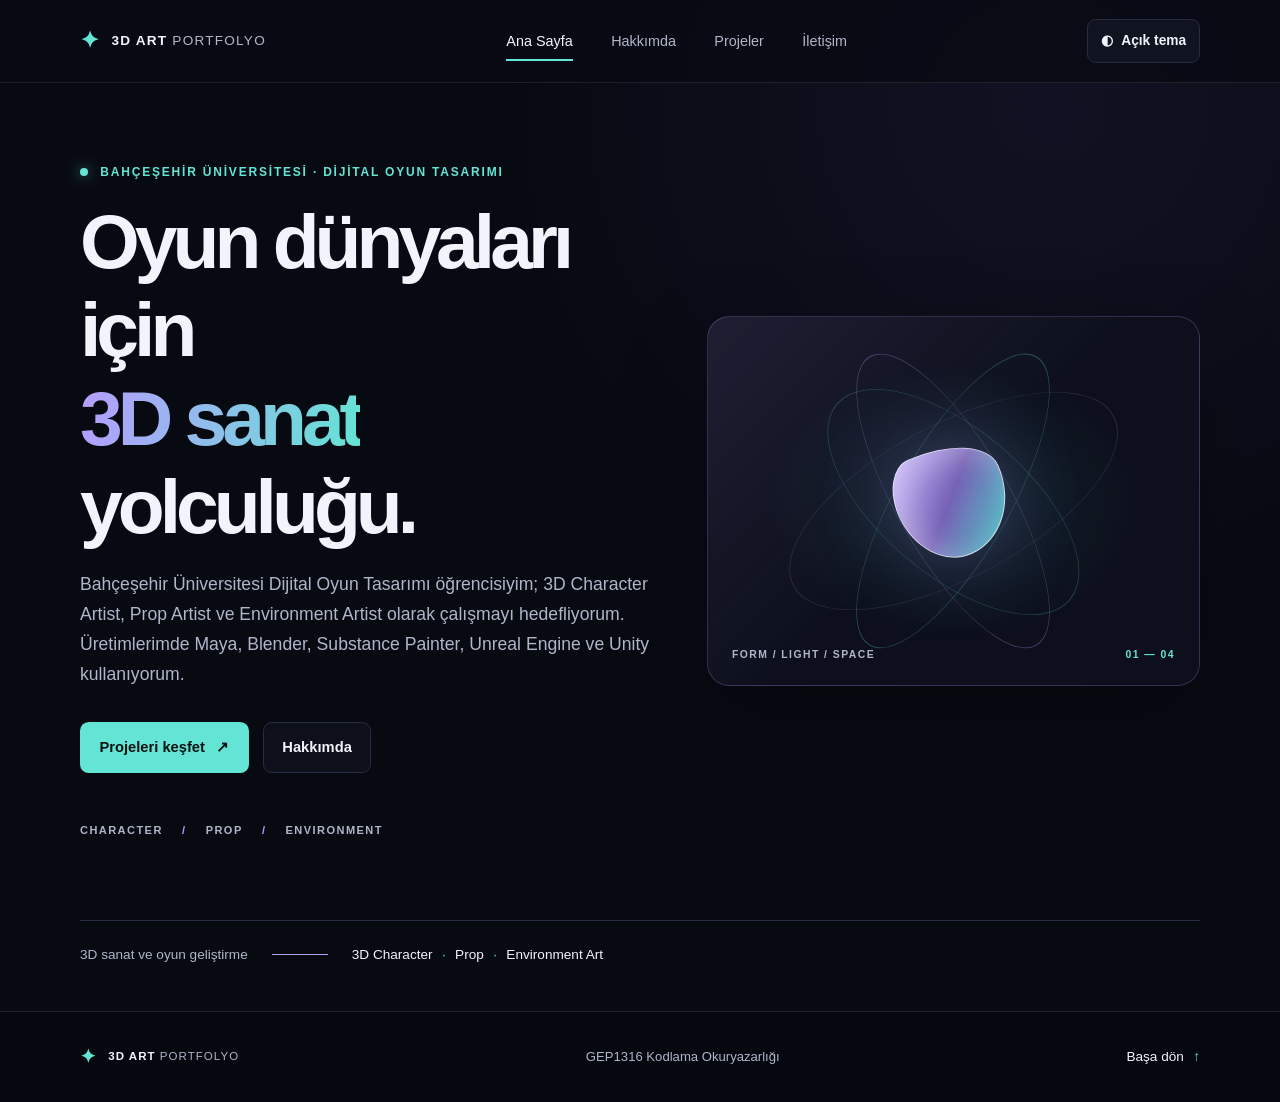
==== index.html @ 7c6eb8a8 "Ilk portfolyo yuklemesi" ====
<!DOCTYPE html>
<html lang="tr">
<head>
  <meta charset="UTF-8">
  <meta name="viewport" content="width=device-width, initial-scale=1.0">
  <meta name="theme-color" content="#080a12">
  <title>Ana Sayfa | 3D Art Portfolyo</title>
  <link rel="stylesheet" href="style.css">
  <script src="script.js" defer></script>
</head>
<body>
  <a class="skip-link" href="#icerik">İçeriğe geç</a>
  <header class="site-header">
    <nav class="site-nav container" aria-label="Ana gezinme">
      <a class="brand" href="index.html" aria-label="Portfolyo ana sayfa">
        <span class="brand-mark" aria-hidden="true">✦</span>
        <span>3D ART <span class="brand-light">PORTFOLYO</span></span>
      </a>
      <div class="header-controls">
        <button class="menu-toggle" type="button" aria-expanded="false" aria-controls="primary-links">
          <span aria-hidden="true">☰</span> Menü
        </button>
        <button class="theme-toggle" type="button" data-theme-toggle aria-label="Açık temaya geç">
          <span aria-hidden="true">◐</span> <span class="theme-toggle-label">Açık tema</span>
        </button>
      </div>
      <div class="nav-links" id="primary-links">
        <a href="index.html" aria-current="page">Ana Sayfa</a>
        <a href="hakkimda.html">Hakkımda</a>
        <a href="projeler.html">Projeler</a>
        <a href="iletisim.html">İletişim</a>
      </div>
    </nav>
  </header>

  <main id="icerik" class="container">
    <section class="hero">
      <div class="hero-copy">
        <p class="eyebrow"><span class="status-dot" aria-hidden="true"></span> BAHÇEŞEHİR ÜNİVERSİTESİ · DİJİTAL OYUN TASARIMI</p>
        <h1>Oyun dünyaları için<br><span class="text-gradient">3D sanat</span> yolculuğu.</h1>
        <p class="hero-lead">Bahçeşehir Üniversitesi Dijital Oyun Tasarımı öğrencisiyim; 3D Character Artist, Prop Artist ve Environment Artist olarak çalışmayı hedefliyorum. Üretimlerimde Maya, Blender, Substance Painter, Unreal Engine ve Unity kullanıyorum.</p>
        <div class="hero-actions">
          <a class="button button-primary" href="projeler.html">Projeleri keşfet <span aria-hidden="true">↗</span></a>
          <a class="button button-quiet" href="hakkimda.html">Hakkımda</a>
        </div>
        <div class="hero-focus" aria-label="Portfolyo odak alanları">
          <span>CHARACTER</span><span>PROP</span><span>ENVIRONMENT</span>
        </div>
      </div>
      <div class="hero-art" aria-hidden="true">
        <div class="art-orbit orbit-one"></div>
        <div class="art-orbit orbit-two"></div>
        <div class="art-core"></div>
        <span class="art-label">FORM / LIGHT / SPACE</span>
        <span class="art-index">01 — 04</span>
      </div>
    </section>

    <section class="intro-strip" aria-label="Portfolyo özeti">
      <p>3D sanat ve oyun geliştirme</p>
      <span class="strip-line" aria-hidden="true"></span>
      <p>3D Character <span>·</span> Prop <span>·</span> Environment Art</p>
    </section>
  </main>

  <footer class="site-footer">
    <div class="container footer-inner">
      <a class="brand footer-brand" href="index.html"><span class="brand-mark" aria-hidden="true">✦</span><span>3D ART <span class="brand-light">PORTFOLYO</span></span></a>
      <p>GEP1316 Kodlama Okuryazarlığı</p>
      <a class="footer-top" href="#icerik">Başa dön <span aria-hidden="true">↑</span></a>
    </div>
  </footer>
</body>
</html>
---- style.css ----
:root {
  color-scheme: dark;
  --color-bg: #080a12;
  --color-surface: #101320;
  --color-surface-raised: #15192a;
  --color-border: #272c41;
  --color-text: #f2f3fb;
  --color-muted: #b0b5c9;
  --color-purple: #b69cff;
  --color-turquoise: #63e4d4;
  --font-body: "Segoe UI", Arial, sans-serif;
  --font-display: "Segoe UI", Arial, sans-serif;
  --content-width: 1120px;
}

* {
  box-sizing: border-box;
}

html {
  scroll-behavior: smooth;
}

body {
  min-width: 320px;
  min-height: 100vh;
  margin: 0;
  display: flex;
  flex-direction: column;
  background:
    radial-gradient(ellipse at 82% 10%, rgba(87, 67, 151, 0.13), transparent 34rem),
    var(--color-bg);
  color: var(--color-text);
  font-family: var(--font-body);
  font-size: 1rem;
  line-height: 1.7;
  -webkit-font-smoothing: antialiased;
}

a {
  color: inherit;
  text-decoration: none;
}

button,
input,
textarea {
  font: inherit;
}

button,
a,
input,
textarea {
  -webkit-tap-highlight-color: transparent;
}

a:focus-visible,
button:focus-visible,
input:focus-visible,
textarea:focus-visible {
  outline: 3px solid var(--color-turquoise);
  outline-offset: 4px;
}

.container {
  width: min(var(--content-width), calc(100% - 3rem));
  margin-inline: auto;
}

.skip-link {
  position: absolute;
  z-index: 10;
  top: 0.75rem;
  left: 0.75rem;
  padding: 0.65rem 1rem;
  transform: translateY(-160%);
  border-radius: 0.5rem;
  background: var(--color-turquoise);
  color: #06100f;
  font-weight: 700;
}

.skip-link:focus {
  transform: translateY(0);
}

.site-header {
  position: relative;
  z-index: 1;
  border-bottom: 1px solid rgba(176, 181, 201, 0.12);
  background: rgba(8, 10, 18, 0.78);
}

.site-nav {
  min-height: 82px;
  display: flex;
  align-items: center;
  justify-content: space-between;
  gap: 2rem;
}

.brand {
  display: inline-flex;
  align-items: center;
  gap: 0.7rem;
  flex-shrink: 0;
  font-family: var(--font-display);
  font-size: 0.85rem;
  font-weight: 700;
  letter-spacing: 0.09em;
}

.brand-mark {
  color: var(--color-turquoise);
  font-size: 1.45rem;
}

.brand-light {
  color: var(--color-muted);
  font-weight: 500;
}

.header-controls {
  display: flex;
  align-items: center;
  gap: 0.55rem;
  order: 3;
}

.menu-toggle,
.theme-toggle,
.filter-button {
  min-height: 44px;
  display: inline-flex;
  align-items: center;
  justify-content: center;
  gap: 0.5rem;
  padding: 0.55rem 0.8rem;
  border: 1px solid var(--color-border);
  border-radius: 0.55rem;
  background: var(--color-surface);
  color: var(--color-text);
  cursor: pointer;
  font-size: 0.86rem;
  font-weight: 700;
  transition: color 160ms ease, background 160ms ease, border-color 160ms ease;
}

.menu-toggle:hover,
.theme-toggle:hover,
.filter-button:hover {
  border-color: var(--color-purple);
}

.menu-toggle {
  display: none;
}

.nav-links {
  display: flex;
  align-items: center;
  gap: clamp(1rem, 3vw, 2.4rem);
  order: 2;
}

.nav-links a {
  padding: 0.5rem 0;
  color: var(--color-muted);
  font-size: 0.9rem;
  transition: color 160ms ease;
}

.nav-links a:hover,
.nav-links a[aria-current="page"] {
  color: var(--color-text);
}

.nav-links a[aria-current="page"] {
  box-shadow: inset 0 -2px var(--color-turquoise);
}

main {
  flex: 1;
}

.hero {
  min-height: 590px;
  display: grid;
  grid-template-columns: 1.08fr 0.92fr;
  align-items: center;
  gap: 3rem;
  padding-block: 5rem;
}

.hero-copy {
  position: relative;
  z-index: 1;
}

.eyebrow {
  margin: 0 0 1rem;
  color: var(--color-turquoise);
  font-size: 0.75rem;
  font-weight: 700;
  letter-spacing: 0.15em;
  line-height: 1.5;
}

.status-dot {
  display: inline-block;
  width: 0.5rem;
  height: 0.5rem;
  margin-right: 0.45rem;
  border-radius: 50%;
  background: var(--color-turquoise);
  box-shadow: 0 0 14px rgba(99, 228, 212, 0.65);
}

h1,
h2,
h3,
p {
  margin-top: 0;
}

h1,
h2,
h3 {
  font-family: var(--font-display);
  line-height: 1.15;
}

.hero h1 {
  margin-bottom: 1.25rem;
  font-size: clamp(2.7rem, 6vw, 5rem);
  letter-spacing: -0.065em;
}

.text-gradient {
  background: linear-gradient(100deg, var(--color-purple), var(--color-turquoise));
  background-clip: text;
  color: transparent;
}

.hero-lead,
.page-lead {
  max-width: 570px;
  color: var(--color-muted);
  font-size: 1.1rem;
}

.hero-actions {
  display: flex;
  flex-wrap: wrap;
  align-items: center;
  gap: 0.9rem;
  margin-top: 2rem;
}

.button {
  min-height: 48px;
  display: inline-flex;
  align-items: center;
  justify-content: center;
  gap: 0.7rem;
  padding: 0.75rem 1.15rem;
  border: 1px solid transparent;
  border-radius: 0.55rem;
  cursor: pointer;
  font-size: 0.92rem;
  font-weight: 700;
  transition: transform 160ms ease, border-color 160ms ease, background 160ms ease;
}

.button:hover {
  transform: translateY(-2px);
}

.button-primary {
  background: var(--color-turquoise);
  color: #071311;
}

.button-primary:hover {
  background: #8af0e4;
}

.button-quiet {
  border-color: var(--color-border);
  background: rgba(16, 19, 32, 0.65);
  color: var(--color-text);
}

.button-quiet:hover {
  border-color: var(--color-purple);
}

.hero-focus {
  display: flex;
  flex-wrap: wrap;
  gap: 1.2rem;
  margin-top: 3rem;
  color: var(--color-muted);
  font-size: 0.69rem;
  font-weight: 700;
  letter-spacing: 0.13em;
}

.hero-focus span + span::before {
  content: "/";
  margin-right: 1.2rem;
  color: var(--color-purple);
}

.hero-art {
  position: relative;
  min-height: 370px;
  overflow: hidden;
  border: 1px solid rgba(182, 156, 255, 0.22);
  border-radius: 1.4rem;
  background:
    linear-gradient(135deg, rgba(182, 156, 255, 0.1), transparent 50%),
    radial-gradient(ellipse at 50% 50%, rgba(67, 211, 199, 0.12), transparent 53%),
    #0d101c;
  box-shadow: 0 30px 90px rgba(0, 0, 0, 0.24);
}

.hero-art::before,
.hero-art::after {
  position: absolute;
  content: "";
}

.hero-art::before {
  inset: 12% 13%;
  border: 1px solid rgba(182, 156, 255, 0.16);
  border-radius: 50%;
  transform: rotate(-28deg) scaleY(0.55);
}

.hero-art::after {
  inset: 18% 19%;
  border: 1px solid rgba(99, 228, 212, 0.2);
  border-radius: 50%;
  transform: rotate(40deg) scaleY(0.62);
}

.art-orbit {
  position: absolute;
  top: 50%;
  left: 50%;
  width: 68%;
  height: 68%;
  border: 1px solid rgba(182, 156, 255, 0.32);
  border-radius: 50%;
  transform: translate(-50%, -50%);
}

.orbit-one {
  transform: translate(-50%, -50%) rotate(60deg) scaleY(0.45);
}

.orbit-two {
  border-color: rgba(99, 228, 212, 0.3);
  transform: translate(-50%, -50%) rotate(-60deg) scaleY(0.45);
}

.art-core {
  position: absolute;
  top: 50%;
  left: 50%;
  width: 112px;
  aspect-ratio: 1;
  border: 1px solid rgba(255, 255, 255, 0.65);
  border-radius: 28% 72% 54% 46% / 43% 37% 63% 57%;
  background: linear-gradient(135deg, #c8b6ff 3%, #7662b6 48%, #48d7c7 100%);
  box-shadow: 0 0 80px rgba(133, 119, 213, 0.38), inset 10px 10px 30px rgba(255, 255, 255, 0.28);
  transform: translate(-50%, -50%) rotate(-24deg);
}

.art-label,
.art-index {
  position: absolute;
  bottom: 1.35rem;
  color: var(--color-muted);
  font-size: 0.65rem;
  font-weight: 700;
  letter-spacing: 0.14em;
}

.art-label {
  left: 1.5rem;
}

.art-index {
  right: 1.5rem;
  color: var(--color-turquoise);
}

.intro-strip {
  display: flex;
  align-items: center;
  gap: 1.5rem;
  padding: 1.4rem 0 2.8rem;
  border-top: 1px solid var(--color-border);
  color: var(--color-muted);
  font-size: 0.85rem;
}

.intro-strip p {
  margin: 0;
}

.intro-strip p:last-child {
  color: var(--color-text);
}

.intro-strip p span {
  padding-inline: 0.35rem;
  color: var(--color-turquoise);
}

.strip-line {
  width: 56px;
  height: 1px;
  background: var(--color-purple);
}

.page-main {
  padding-block: 5.5rem 6rem;
}

.page-heading {
  max-width: 760px;
  margin-bottom: 3.5rem;
}

.page-heading h1 {
  margin-bottom: 0.9rem;
  font-size: clamp(2.8rem, 6vw, 4.5rem);
  letter-spacing: -0.06em;
}

.heading-dot {
  color: var(--color-turquoise);
}

.page-lead {
  margin-bottom: 0;
}

.about-layout {
  display: grid;
  grid-template-columns: 0.9fr 1.1fr;
  align-items: center;
  gap: clamp(2rem, 7vw, 6rem);
}

.about-visual {
  position: relative;
  min-height: 370px;
  overflow: hidden;
  border: 1px solid var(--color-border);
  border-radius: 1rem;
  background:
    radial-gradient(ellipse at 50% 42%, rgba(111, 92, 176, 0.27), transparent 43%),
    var(--color-surface);
}

.visual-grid {
  position: absolute;
  inset: 0;
  opacity: 0.25;
  background-image: linear-gradient(rgba(182, 156, 255, 0.19) 1px, transparent 1px), linear-gradient(90deg, rgba(182, 156, 255, 0.19) 1px, transparent 1px);
  background-size: 34px 34px;
  mask-image: linear-gradient(transparent, black 30%, black 70%, transparent);
}

.visual-orb {
  position: absolute;
  top: 47%;
  left: 50%;
  width: 145px;
  aspect-ratio: 1;
  border: 1px solid rgba(255, 255, 255, 0.5);
  border-radius: 32% 68% 63% 37% / 38% 34% 66% 62%;
  background: linear-gradient(140deg, #b69cff, #6558a0 58%, #43c9bd);
  box-shadow: 0 0 65px rgba(125, 103, 207, 0.34);
  transform: translate(-50%, -50%) rotate(20deg);
}

.visual-caption {
  position: absolute;
  right: 1.2rem;
  bottom: 1.2rem;
  left: 1.2rem;
  color: var(--color-muted);
  font-size: 0.67rem;
  letter-spacing: 0.15em;
  text-align: center;
}

.about-copy h2,
.contact-note h2 {
  max-width: 560px;
  margin-bottom: 1.2rem;
  font-size: clamp(1.8rem, 3vw, 2.6rem);
  letter-spacing: -0.045em;
}

.about-copy > p:not(.eyebrow),
.contact-note > p {
  color: var(--color-muted);
}

.text-link {
  display: inline-flex;
  align-items: center;
  gap: 0.65rem;
  margin-top: 0.7rem;
  color: var(--color-turquoise);
  font-weight: 700;
}

.text-link:hover,
.footer-top:hover {
  color: var(--color-purple);
}

.focus-section {
  margin-top: 6rem;
}

.section-heading {
  margin-bottom: 1.6rem;
}

.section-heading h2 {
  margin-bottom: 0;
  font-size: 2rem;
}

.focus-grid,
.project-grid {
  display: grid;
  grid-template-columns: repeat(3, minmax(0, 1fr));
  gap: 1.2rem;
}

.focus-card {
  min-height: 190px;
  padding: 1.5rem;
  border: 1px solid var(--color-border);
  border-radius: 0.85rem;
  background: linear-gradient(145deg, rgba(21, 25, 42, 0.92), rgba(13, 16, 27, 0.92));
}

.card-number {
  display: block;
  margin-bottom: 1.2rem;
  color: var(--color-turquoise);
  font-family: var(--font-display);
  font-size: 0.8rem;
}

.focus-card h3 {
  margin-bottom: 0.5rem;
  font-size: 1.2rem;
}

.focus-card p,
.project-info > p:last-child {
  margin-bottom: 0;
  color: var(--color-muted);
  font-size: 0.9rem;
}

.project-grid {
  grid-template-columns: repeat(2, minmax(0, 1fr));
  row-gap: 2rem;
}

.project-controls {
  margin-bottom: 1.5rem;
}

.project-filters {
  display: flex;
  flex-wrap: wrap;
  gap: 0.6rem;
}

.filter-button[aria-pressed="true"] {
  border-color: var(--color-turquoise);
  background: var(--color-turquoise);
  color: #071311;
}

.project-card[hidden] {
  display: none;
}

.filter-status {
  margin: 0.7rem 0 0;
  color: var(--color-muted);
  font-size: 0.85rem;
}

.project-card {
  overflow: hidden;
  border: 1px solid var(--color-border);
  border-radius: 0.9rem;
  background: var(--color-surface);
  transition: transform 180ms ease, border-color 180ms ease;
}

.project-card:hover {
  transform: translateY(-4px);
  border-color: rgba(182, 156, 255, 0.65);
}

.project-art {
  position: relative;
  height: clamp(300px, 36vw, 460px);
  min-height: 230px;
  display: grid;
  place-items: center;
  overflow: hidden;
  background-color: #121628;
}

.project-art img {
  position: absolute;
  z-index: 1;
  inset: 0;
  width: 100%;
  height: 100%;
  object-fit: contain;
  object-position: center;
}

.project-art--with-image::before,
.project-art--with-image::after {
  display: none;
}

.project-art::before,
.project-art::after {
  position: absolute;
  content: "";
  border: 1px solid rgba(213, 207, 255, 0.24);
  border-radius: 50%;
}

.project-art::before {
  width: 190px;
  height: 190px;
  transform: rotate(35deg) scaleY(0.48);
}

.project-art::after {
  width: 130px;
  height: 130px;
  border-color: rgba(99, 228, 212, 0.35);
}

.project-art-one {
  background-image: radial-gradient(circle at 50% 48%, rgba(182, 156, 255, 0.32), transparent 43%), linear-gradient(135deg, #1d1830, #111626);
}

.project-art-two {
  background-image: radial-gradient(circle at 50% 48%, rgba(99, 228, 212, 0.23), transparent 43%), linear-gradient(135deg, #112321, #131626);
}

.project-art-three {
  background-image: radial-gradient(circle at 50% 48%, rgba(125, 111, 204, 0.32), transparent 43%), linear-gradient(135deg, #1c1c32, #101622);
}

.project-placeholder,
.project-count {
  position: absolute;
  z-index: 1;
  color: var(--color-muted);
  font-size: 0.63rem;
  font-weight: 700;
  letter-spacing: 0.14em;
}

.project-placeholder {
  padding: 0.45rem 0.65rem;
  border: 1px solid rgba(242, 243, 251, 0.25);
  border-radius: 2rem;
  background: rgba(8, 10, 18, 0.55);
}

.project-count {
  top: 1rem;
  right: 1rem;
  color: var(--color-turquoise);
}

.project-info {
  padding: 1.35rem;
}

.project-info .eyebrow {
  margin-bottom: 0.65rem;
}

.project-info h2 {
  margin-bottom: 0.5rem;
  font-size: 1.18rem;
}

.project-description,
.project-learning p {
  color: var(--color-muted);
  font-size: 0.9rem;
  line-height: 1.65;
}

.project-learning {
  margin-top: 1.25rem;
  padding-top: 1rem;
  border-top: 1px solid var(--color-border);
}

.project-learning h3 {
  margin-bottom: 0.45rem;
  color: var(--color-turquoise);
  font-size: 0.9rem;
}

.project-learning p {
  margin-bottom: 0;
}

.project-link,
.project-link-note {
  display: inline-flex;
  align-items: center;
  gap: 0.45rem;
  margin: 1.2rem 0 0;
  color: var(--color-turquoise);
  font-size: 0.88rem;
  font-weight: 700;
}

.project-link:hover {
  color: var(--color-purple);
}

.contact-layout {
  display: grid;
  grid-template-columns: 0.75fr 1.25fr;
  gap: clamp(2rem, 8vw, 7rem);
  padding: clamp(1.5rem, 4vw, 3rem);
  border: 1px solid var(--color-border);
  border-radius: 1rem;
  background: linear-gradient(135deg, rgba(21, 25, 42, 0.84), rgba(12, 15, 25, 0.92));
}

.contact-symbol {
  display: inline-grid;
  width: 3rem;
  height: 3rem;
  margin-bottom: 1.5rem;
  place-items: center;
  border: 1px solid rgba(99, 228, 212, 0.35);
  border-radius: 0.75rem;
  background: rgba(99, 228, 212, 0.08);
  color: var(--color-turquoise);
  font-size: 1.4rem;
}

.contact-form {
  display: grid;
  gap: 1.15rem;
}

.form-field {
  display: grid;
  gap: 0.45rem;
}

.form-field label {
  color: var(--color-text);
  font-size: 0.9rem;
  font-weight: 600;
}

.form-field input,
.form-field textarea {
  width: 100%;
  min-height: 48px;
  padding: 0.75rem 0.9rem;
  border: 1px solid #3a4058;
  border-radius: 0.55rem;
  background: #0b0e18;
  color: var(--color-text);
  font-size: 1rem;
}

.form-field textarea {
  min-height: 140px;
  resize: vertical;
}

.form-field input[aria-invalid="true"],
.form-field textarea[aria-invalid="true"] {
  border-color: #e05b75;
}

.form-field input::placeholder,
.form-field textarea::placeholder {
  color: #9198ae;
}

.form-error {
  margin: 0;
  color: #ff9aab;
  font-size: 0.82rem;
}

.form-status,
.form-privacy-note {
  margin: 0;
  color: var(--color-muted);
  font-size: 0.85rem;
}

.form-status {
  color: var(--color-turquoise);
  font-weight: 700;
}

.form-status:empty {
  display: none;
}

.contact-form .button {
  justify-self: start;
  margin-top: 0.3rem;
}

.site-footer {
  border-top: 1px solid rgba(176, 181, 201, 0.14);
  background: rgba(6, 8, 14, 0.72);
}

.footer-inner {
  min-height: 90px;
  display: flex;
  align-items: center;
  justify-content: space-between;
  gap: 1.5rem;
}

.footer-brand {
  font-size: 0.72rem;
}

.footer-brand .brand-mark {
  font-size: 1.2rem;
}

.footer-inner > p {
  margin: 0;
  color: var(--color-muted);
  font-size: 0.82rem;
}

.footer-top {
  color: var(--color-text);
  font-size: 0.85rem;
}

.footer-top span {
  margin-left: 0.35rem;
  color: var(--color-turquoise);
}

@media (max-width: 800px) {
  .container {
    width: min(100% - 2.5rem, var(--content-width));
  }

  .site-nav {
    min-height: 74px;
    flex-wrap: wrap;
  }

  .nav-links {
    width: 100%;
    justify-content: center;
    gap: 1.1rem;
    order: 3;
  }

  .header-controls {
    margin-left: auto;
    order: 2;
  }

  .nav-links a {
    font-size: 0.83rem;
  }

  .hero {
    min-height: 0;
    grid-template-columns: 1fr 0.8fr;
    gap: 1.5rem;
    padding-block: 4rem;
  }

  .hero-art {
    min-height: 300px;
  }

  .about-layout,
  .contact-layout {
    grid-template-columns: 1fr 1fr;
    gap: 2rem;
  }

  .about-visual {
    min-height: 320px;
  }

  .project-grid,
  .focus-grid {
    grid-template-columns: repeat(2, minmax(0, 1fr));
  }
}

@media (max-width: 600px) {
  .container {
    width: calc(100% - 2rem);
  }

  .site-nav {
    align-items: center;
    flex-direction: row;
    flex-wrap: wrap;
    gap: 0.7rem;
    padding-block: 0.8rem;
  }

  .header-controls {
    width: 100%;
    justify-content: flex-end;
    order: 2;
  }

  .menu-toggle {
    display: inline-flex;
  }

  .nav-links {
    display: none;
    align-items: stretch;
    flex-direction: column;
    gap: 0;
    order: 3;
  }

  .site-nav.menu-open .nav-links {
    display: flex;
  }

  .nav-links {
    justify-content: flex-start;
  }

  .nav-links a {
    padding: 0.65rem 0.25rem;
    border-top: 1px solid var(--color-border);
    font-size: 0.79rem;
  }

  .brand {
    font-size: 0.75rem;
  }

  .brand-mark {
    font-size: 1.2rem;
  }

  .hero {
    grid-template-columns: 1fr;
    gap: 2.3rem;
    padding-block: 3.5rem;
  }

  .hero h1 {
    font-size: clamp(2.65rem, 12vw, 4rem);
  }

  .hero-lead,
  .page-lead {
    font-size: 1rem;
  }

  .hero-art {
    min-height: 270px;
  }

  .hero-focus {
    gap: 0.65rem;
    margin-top: 2rem;
    font-size: 0.62rem;
  }

  .hero-focus span + span::before {
    margin-right: 0.65rem;
  }

  .intro-strip {
    align-items: flex-start;
    flex-direction: column;
    gap: 0.65rem;
    padding-bottom: 2rem;
  }

  .strip-line {
    width: 36px;
  }

  .page-main {
    padding-block: 3.5rem 4rem;
  }

  .page-heading {
    margin-bottom: 2.5rem;
  }

  .about-layout,
  .contact-layout {
    grid-template-columns: 1fr;
  }

  .about-visual {
    min-height: 270px;
  }

  .focus-section {
    margin-top: 4rem;
  }

  .focus-grid,
  .project-grid {
    grid-template-columns: 1fr;
  }

  .project-art {
    height: 300px;
    min-height: 210px;
  }

  .contact-layout {
    gap: 1.8rem;
    padding: 1.25rem;
  }

  .footer-inner {
    align-items: flex-start;
    flex-direction: column;
    gap: 0.65rem;
    padding-block: 1.2rem;
  }
}

@media (prefers-reduced-motion: reduce) {
  html {
    scroll-behavior: auto;
  }

  *,
  *::before,
  *::after {
    scroll-behavior: auto !important;
    transition-duration: 0.01ms !important;
  }
}

:root[data-theme="light"] {
  color-scheme: light;
  --color-bg: #abdbd8;
  --color-surface: #c4e6e3;
  --color-surface-raised: #d7eeeb;
  --color-border: #749b9c;
  --color-text: #000000;
  --color-muted: #26384a;
  --color-purple: #14213d;
  --color-turquoise: #14213d;
}

:root[data-theme="light"] body {
  background:
    radial-gradient(ellipse at 82% 10%, rgba(20, 33, 61, 0.07), transparent 34rem),
    var(--color-bg);
}

:root[data-theme="light"] .site-header,
:root[data-theme="light"] .site-footer {
  border-color: rgba(20, 33, 61, 0.22);
  background: rgba(171, 219, 216, 0.96);
}

:root[data-theme="light"] .button-primary,
:root[data-theme="light"] .filter-button[aria-pressed="true"] {
  border-color: #14213d;
  background: #14213d;
  color: #ffffff;
}

:root[data-theme="light"] .button-primary:hover,
:root[data-theme="light"] .filter-button[aria-pressed="true"]:hover {
  border-color: #263c67;
  background: #263c67;
  color: #ffffff;
}

:root[data-theme="light"] .button-quiet,
:root[data-theme="light"] .menu-toggle,
:root[data-theme="light"] .theme-toggle,
:root[data-theme="light"] .filter-button {
  border-color: #58777e;
  background: #c4e6e3;
  color: #14213d;
}

:root[data-theme="light"] .button-quiet:hover,
:root[data-theme="light"] .menu-toggle:hover,
:root[data-theme="light"] .theme-toggle:hover,
:root[data-theme="light"] .filter-button:hover {
  border-color: #14213d;
  background: #d7eeeb;
  color: #14213d;
}

:root[data-theme="light"] .skip-link {
  background: #14213d;
  color: #ffffff;
}

:root[data-theme="light"] .hero-art {
  border-color: rgba(20, 33, 61, 0.3);
  background:
    linear-gradient(135deg, rgba(20, 33, 61, 0.08), transparent 50%),
    radial-gradient(ellipse at 50% 50%, rgba(20, 33, 61, 0.08), transparent 53%),
    #c4e6e3;
  box-shadow: 0 30px 90px rgba(20, 33, 61, 0.12);
}

:root[data-theme="light"] .hero-art::before,
:root[data-theme="light"] .hero-art::after,
:root[data-theme="light"] .art-orbit {
  border-color: rgba(20, 33, 61, 0.3);
}

:root[data-theme="light"] .art-core {
  border-color: rgba(20, 33, 61, 0.55);
}

:root[data-theme="light"] .about-visual {
  background:
    radial-gradient(ellipse at 50% 42%, rgba(20, 33, 61, 0.09), transparent 43%),
    var(--color-surface);
}

:root[data-theme="light"] .visual-grid {
  background-image: linear-gradient(rgba(20, 33, 61, 0.16) 1px, transparent 1px), linear-gradient(90deg, rgba(20, 33, 61, 0.16) 1px, transparent 1px);
}

:root[data-theme="light"] .visual-orb {
  border-color: rgba(20, 33, 61, 0.35);
}

:root[data-theme="light"] .focus-card {
  background: linear-gradient(145deg, #d7eeeb, #c4e6e3);
}

:root[data-theme="light"] .project-card {
  background: #c4e6e3;
}

:root[data-theme="light"] .project-art {
  background-color: #b7deda;
}

:root[data-theme="light"] .project-art::before,
:root[data-theme="light"] .project-art::after {
  border-color: rgba(20, 33, 61, 0.24);
}

:root[data-theme="light"] .project-art-one {
  background-image: radial-gradient(circle at 50% 48%, rgba(20, 33, 61, 0.12), transparent 43%), linear-gradient(135deg, #d5e9e7, #b9ddda);
}

:root[data-theme="light"] .project-art-two {
  background-image: radial-gradient(circle at 50% 48%, rgba(20, 33, 61, 0.1), transparent 43%), linear-gradient(135deg, #cfe7e4, #b5d9d7);
}

:root[data-theme="light"] .project-placeholder {
  border-color: rgba(20, 33, 61, 0.4);
  background: rgba(244, 251, 250, 0.92);
  color: #14213d;
}

:root[data-theme="light"] .contact-layout {
  background: linear-gradient(135deg, #c4e6e3, #d7eeeb);
}

:root[data-theme="light"] .contact-symbol {
  border-color: rgba(20, 33, 61, 0.35);
  background: rgba(20, 33, 61, 0.07);
}

:root[data-theme="light"] .form-field input,
:root[data-theme="light"] .form-field textarea {
  border-color: #58777e;
  background: #f3fbfa;
  color: #000000;
}

:root[data-theme="light"] .form-field input::placeholder,
:root[data-theme="light"] .form-field textarea::placeholder {
  color: #52616f;
}

:root[data-theme="light"] .form-error {
  color: #8b1e2d;
}

:root[data-theme="light"] .form-status {
  color: #14213d;
}
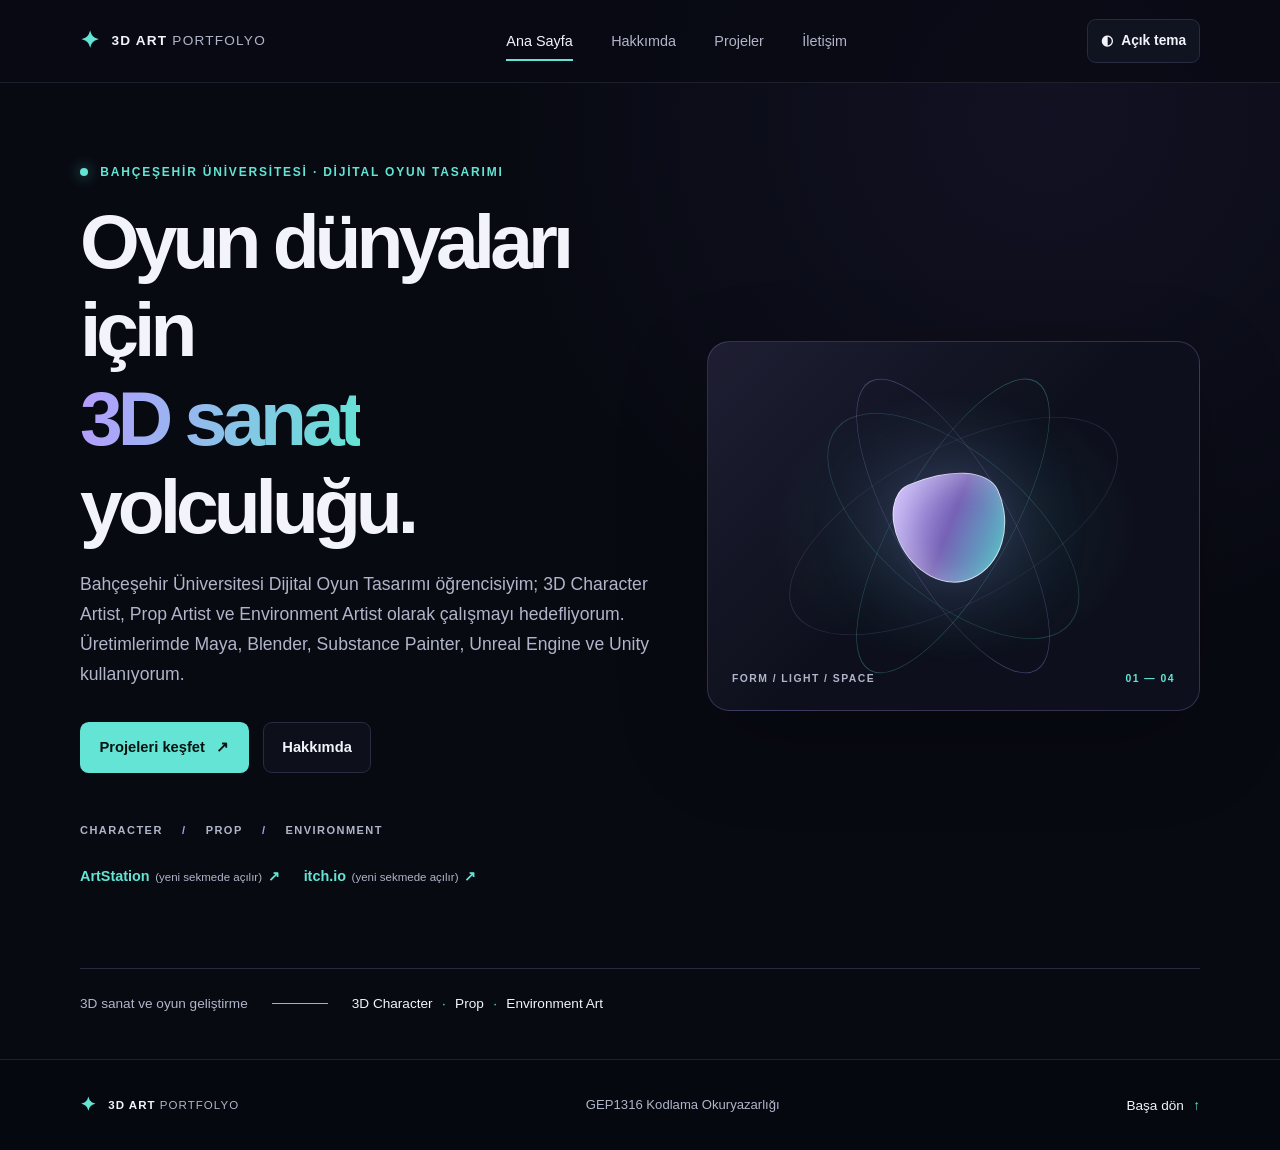
==== commit b383cd38: "iletisim linkleri" ====
--- a/index.html
+++ b/index.html
@@ -46,6 +46,16 @@
         <div class="hero-focus" aria-label="Portfolyo odak alanları">
           <span>CHARACTER</span><span>PROP</span><span>ENVIRONMENT</span>
         </div>
+        <div class="hero-social-links" aria-label="Profesyonel portfolyo bağlantıları">
+          <a href="https://www.artstation.com/ecednmz" target="_blank" rel="noopener noreferrer">
+            ArtStation <span class="external-link-hint">(yeni sekmede açılır)</span>
+            <span aria-hidden="true">↗</span>
+          </a>
+          <a href="https://ecednmz.itch.io/" target="_blank" rel="noopener noreferrer">
+            itch.io <span class="external-link-hint">(yeni sekmede açılır)</span>
+            <span aria-hidden="true">↗</span>
+          </a>
+        </div>
       </div>
       <div class="hero-art" aria-hidden="true">
         <div class="art-orbit orbit-one"></div>
--- a/style.css
+++ b/style.css
@@ -313,6 +313,37 @@
   color: var(--color-purple);
 }
 
+.hero-social-links {
+  display: flex;
+  flex-wrap: wrap;
+  gap: 1rem 1.5rem;
+  margin-top: 1.5rem;
+}
+
+.hero-social-links a,
+.professional-links a {
+  color: var(--color-turquoise);
+  font-size: 0.9rem;
+  font-weight: 700;
+}
+
+.hero-social-links a {
+  display: inline-flex;
+  align-items: baseline;
+  gap: 0.35rem;
+}
+
+.hero-social-links a:hover,
+.professional-links a:hover {
+  color: var(--color-purple);
+}
+
+.external-link-hint {
+  color: var(--color-muted);
+  font-size: 0.72rem;
+  font-weight: 400;
+}
+
 .hero-art {
   position: relative;
   min-height: 370px;
@@ -514,6 +545,28 @@
   color: var(--color-muted);
 }
 
+.professional-links-section {
+  margin-top: 2rem;
+}
+
+.professional-links-section h3 {
+  margin-bottom: 0.65rem;
+  font-size: 1rem;
+}
+
+.professional-links {
+  display: grid;
+}
+
+.professional-links a {
+  min-height: 48px;
+  display: flex;
+  align-items: center;
+  justify-content: space-between;
+  gap: 0.8rem;
+  border-bottom: 1px solid var(--color-border);
+}
+
 .text-link {
   display: inline-flex;
   align-items: center;
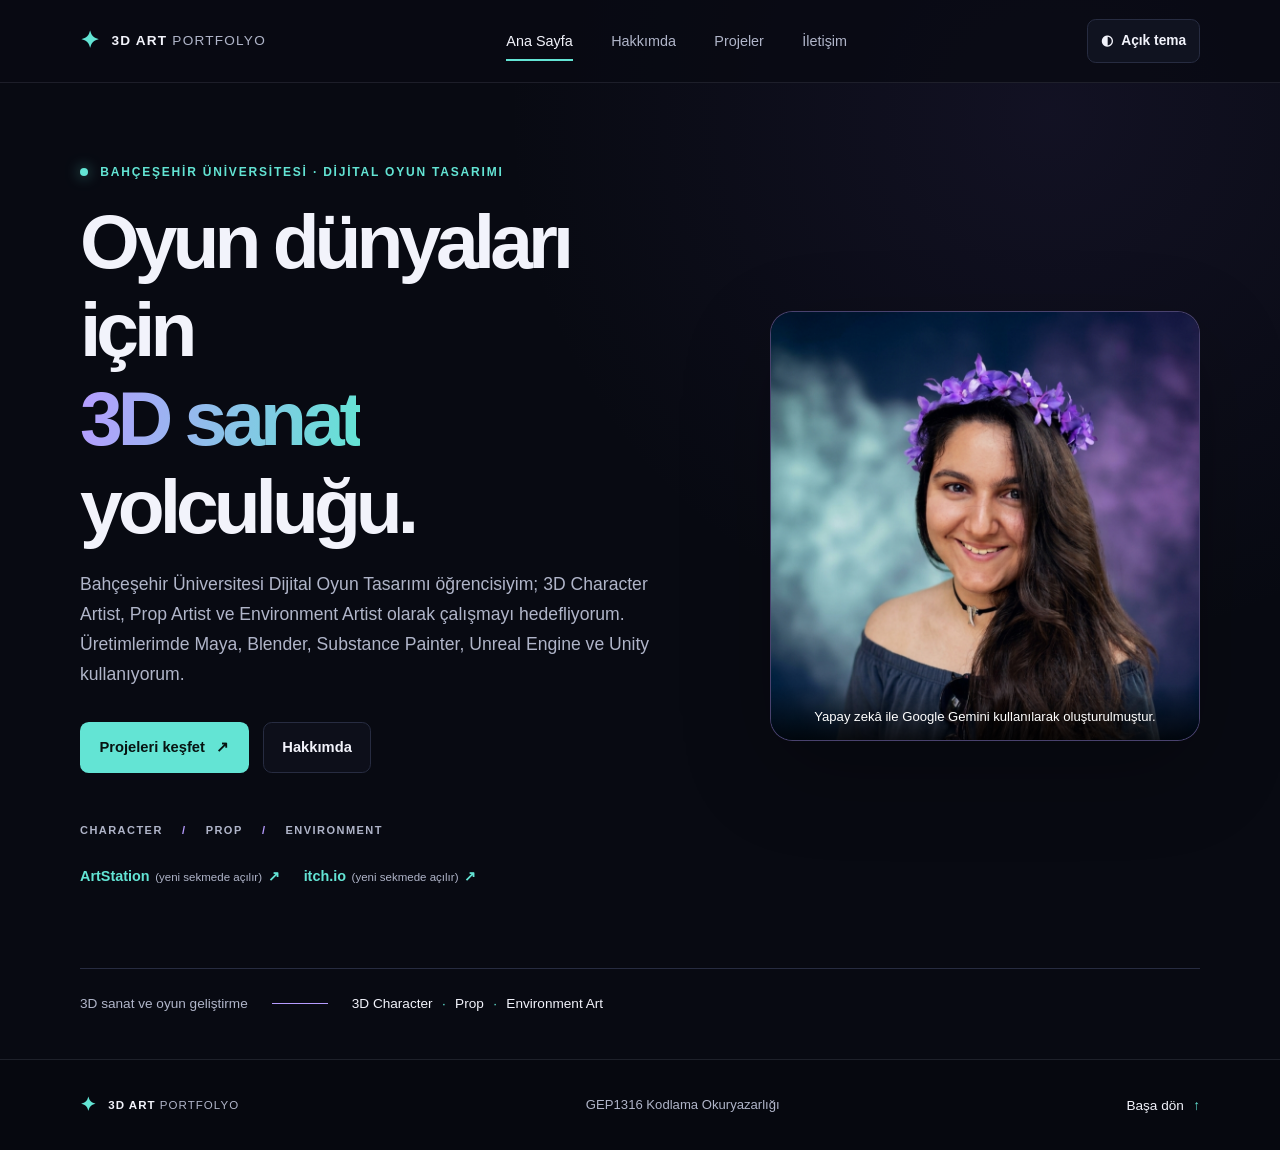
==== commit 676e0160: "Portfolyo son duzenlemeler ve testler" ====
--- a/index.html
+++ b/index.html
@@ -57,13 +57,14 @@
           </a>
         </div>
       </div>
-      <div class="hero-art" aria-hidden="true">
-        <div class="art-orbit orbit-one"></div>
-        <div class="art-orbit orbit-two"></div>
-        <div class="art-core"></div>
-        <span class="art-label">FORM / LIGHT / SPACE</span>
-        <span class="art-index">01 — 04</span>
-      </div>
+      <figure class="hero-art profile-art">
+        <img
+          class="profile-image"
+          src="images/Profile_by_Gemini.png"
+          alt="Mor çiçekli taç takan ve gülümseyen bir kişinin portresi."
+        >
+        <figcaption class="profile-image-caption">Yapay zekâ ile Google Gemini kullanılarak oluşturulmuştur.</figcaption>
+      </figure>
     </section>
 
     <section class="intro-strip" aria-label="Portfolyo özeti">
--- a/style.css
+++ b/style.css
@@ -357,6 +357,41 @@
   box-shadow: 0 30px 90px rgba(0, 0, 0, 0.24);
 }
 
+.profile-art {
+  width: min(100%, 430px);
+  min-height: 0;
+  aspect-ratio: 1;
+  justify-self: end;
+  margin: 0;
+  border-color: rgba(182, 156, 255, 0.35);
+  background: var(--color-surface);
+}
+
+.profile-art::before,
+.profile-art::after {
+  display: none;
+}
+
+.profile-image {
+  display: block;
+  width: 100%;
+  height: 100%;
+  object-fit: contain;
+}
+
+.profile-image-caption {
+  position: absolute;
+  right: 0;
+  bottom: 0;
+  left: 0;
+  padding: 1.5rem 1rem 0.85rem;
+  background: linear-gradient(transparent, rgba(0, 0, 0, 0.78));
+  color: #ffffff;
+  font-size: 0.82rem;
+  line-height: 1.4;
+  text-align: center;
+}
+
 .hero-art::before,
 .hero-art::after {
   position: absolute;
@@ -971,6 +1006,12 @@
     min-height: 300px;
   }
 
+  .profile-art {
+    width: min(100%, 360px);
+    min-height: 0;
+    justify-self: center;
+  }
+
   .about-layout,
   .contact-layout {
     grid-template-columns: 1fr 1fr;
@@ -1057,6 +1098,10 @@
 
   .hero-art {
     min-height: 270px;
+  }
+
+  .profile-art {
+    min-height: 0;
   }
 
   .hero-focus {
